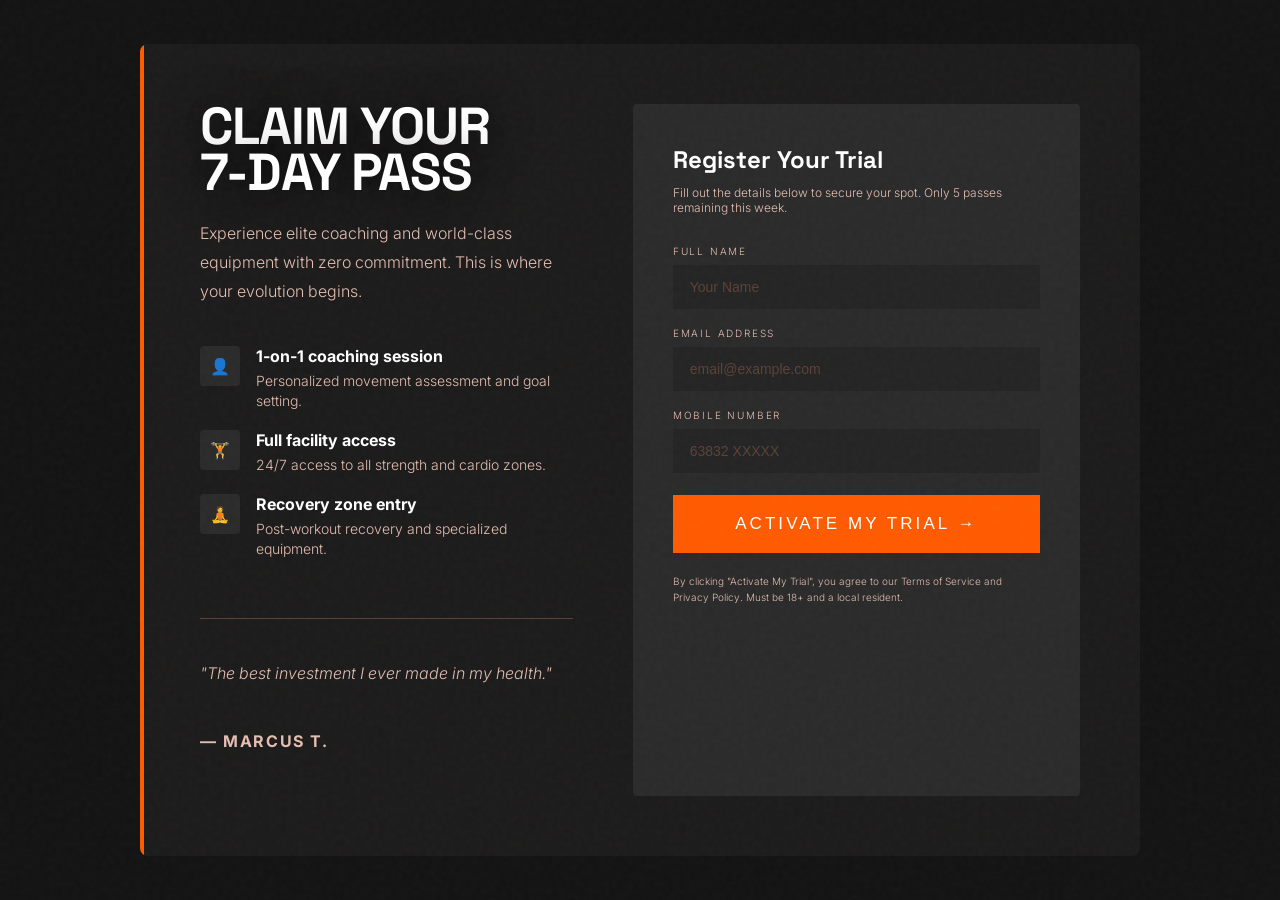
==== registration.html @ ed269acf "Initial commit: gym website landing page" ====
<!DOCTYPE html>
<html lang="en">
<head>
<meta charset="UTF-8">
<meta name="viewport" content="width=device-width, initial-scale=1.0">
<title>Claim Your 7-Day Pass | Alpha-X Gym</title>
<link rel="stylesheet" href="premium.css">
<style>
  body { display: flex; align-items: center; justify-content: center; min-height: 100vh; padding: 20px; }
  .reg-container { 
    max-width: 1000px; width: 100%; display: grid; grid-template-columns: 1fr 1.2fr; gap: 60px; 
    background: var(--surface-low); padding: 60px; border-radius: 8px; position: relative; overflow: hidden;
  }
  .reg-container::before {
    content: ''; position: absolute; top: 0; left: 0; width: 4px; height: 100%; background: var(--primary);
  }
  .reg-info h1 { font-size: 52px; margin-bottom: 24px; color: var(--white); }
  .reg-info p { font-size: 16px; line-height: 1.8; color: var(--text-muted); margin-bottom: 40px; }
  .benefits { list-style: none; display: flex; flex-direction: column; gap: 20px; }
  .benefit { display: flex; align-items: flex-start; gap: 16px; }
  .benefit-icon { width: 40px; height: 40px; background: var(--surface-high); display: flex; align-items: center; justify-content: center; color: var(--primary); border-radius: 4px; flex-shrink: 0; }
  .benefit-text strong { display: block; color: var(--white); margin-bottom: 4px; }
  .benefit-text span { font-size: 14px; color: var(--text-muted); }
  
  .testimonial { margin-top: 60px; padding-top: 40px; border-top: 1px solid var(--outline); }
  .t-quote { font-style: italic; color: var(--white); font-size: 18px; margin-bottom: 12px; }
  .t-author { font-weight: 700; color: var(--primary); text-transform: uppercase; font-size: 13px; letter-spacing: 0.1em; }

  .reg-form { background: var(--surface-high); padding: 40px; border-radius: 4px; }
  .reg-form h2 { font-family: 'Space Grotesk', sans-serif; font-size: 24px; margin-bottom: 10px; color: var(--white); }
  .reg-form .fhint { font-size: 12px; color: var(--text-muted); margin-bottom: 30px; }
  
  @media (max-width: 900px) {
    .reg-container { grid-template-columns: 1fr; padding: 40px 20px; }
    .reg-info h1 { font-size: 38px; }
  }
</style>
</head>
<body>

<div class="reg-container">
  <div class="reg-info">
    <h1>CLAIM YOUR<br>7-DAY PASS</h1>
    <p>Experience elite coaching and world-class equipment with zero commitment. This is where your evolution begins.</p>
    
    <div class="benefits">
      <div class="benefit">
        <div class="benefit-icon">👤</div>
        <div class="benefit-text">
          <strong>1-on-1 coaching session</strong>
          <span>Personalized movement assessment and goal setting.</span>
        </div>
      </div>
      <div class="benefit">
        <div class="benefit-icon">🏋️</div>
        <div class="benefit-text">
          <strong>Full facility access</strong>
          <span>24/7 access to all strength and cardio zones.</span>
        </div>
      </div>
      <div class="benefit">
        <div class="benefit-icon">🧘</div>
        <div class="benefit-text">
          <strong>Recovery zone entry</strong>
          <span>Post-workout recovery and specialized equipment.</span>
        </div>
      </div>
    </div>

    <div class="testimonial">
      <p class="t-quote">"The best investment I ever made in my health."</p>
      <p class="t-author">— MARCUS T.</p>
    </div>
  </div>

  <div class="reg-form">
    <h2>Register Your Trial</h2>
    <p class="fhint">Fill out the details below to secure your spot. Only 5 passes remaining this week.</p>
    <form action="#" onsubmit="alert('Pass Claimed! Redirecting to WhatsApp...'); return false;">
      <div class="fg">
        <label>Full Name</label>
        <input type="text" placeholder="Your Name" required>
      </div>
      <div class="fg">
        <label>Email Address</label>
        <input type="email" placeholder="email@example.com" required>
      </div>
      <div class="fg">
        <label>Mobile Number</label>
        <input type="tel" placeholder="63832 XXXXX" required>
      </div>
      <button type="submit" class="fbtn"><span>ACTIVATE MY TRIAL →</span></button>
    </form>
    <p style="font-size: 10px; color: var(--text-muted); margin-top: 20px; line-height: 1.6;">
      By clicking "Activate My Trial", you agree to our Terms of Service and Privacy Policy. Must be 18+ and a local resident.
    </p>
  </div>
</div>

</body>
</html>
---- premium.css ----
/* ============================================================
   ALPHA-X GYM — IRONPEAK PREMIUM UPGRADE LAYER
   Apply after base styles. Overrides only what needs upgrading.
   ============================================================ */

@import url('https://fonts.googleapis.com/css2?family=Space+Grotesk:wght@300;400;500;600;700&family=Inter:wght@300;400;500;600&display=swap');

/* ─── DESIGN TOKENS ─── */
:root {
  --background: #131313;
  --surface:    #131313;
  --surface-low: #1c1b1b;
  --surface-high: #2a2a2a;
  --surface-highest: #353535;
  --outline:    #5b4137;
  --primary:    #ff5b00;
  --primary-dim: #802a00;
  --on-primary: #ffffff;
  --text-main:  #e5e2e1;
  --text-muted: #e4beb1;
  --white:      #ffffff;
  --black:      #0e0e0e;
}

/* Backwards compatibility / legacy tokens mapping */
:root {
  --black: var(--black);
  --char:  var(--surface-low);
  --dark:  var(--surface-high);
  --iron:  #242424;
  --mid:   var(--outline);
  --muted: var(--text-muted);
  --smoke: var(--text-muted);
  --light: var(--text-main);
  --orange: var(--primary);
  --orange2: var(--primary-dim);
  --gold:    #c9a84c;
}

/* ─── BASE ─── */
*, *::before, *::after { box-sizing: border-box; margin: 0; padding: 0; }
html  { scroll-behavior: smooth; }
body  {
  background: var(--background);
  color: var(--text-main);
  font-family: 'Inter', sans-serif;
  font-weight: 300;
  overflow-x: hidden;
  cursor: none;
}

/* ─── NOISE TEXTURE ─── */
body::before {
  content: '';
  position: fixed; inset: 0;
  pointer-events: none; z-index: 9990;
  background-image: url("data:image/svg+xml,%3Csvg viewBox='0 0 200 200' xmlns='http://www.w3.org/2000/svg'%3E%3Cfilter id='n'%3E%3CfeTurbulence type='fractalNoise' baseFrequency='0.78' numOctaves='4' stitchTiles='stitch'/%3E%3C/filter%3E%3Crect width='100%25' height='100%25' filter='url(%23n)' opacity='0.028'/%3E%3C/svg%3E");
  opacity: 1;
}

/* ─── CURSOR ─── */
#cur  { position: fixed; width: 10px; height: 10px; background: var(--orange); border-radius: 50%; pointer-events: none; z-index: 9999; transform: translate(-50%,-50%); transition: width .15s, height .15s, background .2s; }
#cur2 { position: fixed; width: 34px; height: 34px; border: 1px solid rgba(255,77,0,.4); border-radius: 50%; pointer-events: none; z-index: 9998; transform: translate(-50%,-50%); transition: width .3s, height .3s; }
@media (max-width: 900px) { #cur, #cur2 { display: none; } body { cursor: auto; } }

/* ─── NAV ─── */
nav {
  position: fixed; top: 0; left: 0; right: 0; z-index: 200;
  display: flex; align-items: center; justify-content: space-between;
  padding: 20px 56px;
  background: linear-gradient(to bottom, rgba(10,10,10,.98) 0%, rgba(10,10,10,.6) 80%, transparent 100%);
  backdrop-filter: blur(12px);
  -webkit-backdrop-filter: blur(12px);
  border-bottom: 1px solid rgba(255,255,255,.04);
  transition: padding .3s;
}
nav.scrolled { padding: 14px 56px; background: rgba(10,10,10,.97); border-bottom-color: rgba(255,77,0,.15); }
.logo { text-decoration: none; display: flex; flex-direction: column; line-height: 1; }
.logo-top { font-family: 'Space Grotesk', sans-serif; font-weight: 700; font-size: 26px; letter-spacing: .05em; color: var(--white); }
.logo-top span { color: var(--primary); }
.logo-sub { font-family: 'Inter', sans-serif; font-size: 9px; letter-spacing: .3em; text-transform: uppercase; color: var(--text-muted); margin-top: 2px; }
.nav-links { display: flex; gap: 36px; list-style: none; align-items: center; }
.nav-links a {
  text-decoration: none; color: var(--smoke);
  font-size: 11px; letter-spacing: .16em; text-transform: uppercase;
  position: relative; padding-bottom: 2px;
  transition: color .2s; cursor: none;
}
.nav-links a::after {
  content: ''; position: absolute; bottom: 0; left: 0;
  width: 0; height: 1px; background: var(--orange);
  transition: width .25s ease;
}
.nav-links a:hover { color: var(--white); }
.nav-links a:hover::after { width: 100%; }
.nav-cta {
  background: var(--orange) !important; color: var(--white) !important;
  padding: 10px 26px; letter-spacing: .16em !important;
  font-weight: 600 !important; font-size: 11.5px !important;
  position: relative; overflow: hidden;
  box-shadow: 0 4px 16px rgba(255,77,0,.28);
  transition: color .25s !important;
}
.nav-cta::after {
  content: ''; position: absolute; inset: 0;
  background: var(--white); transform: translateX(-101%);
  transition: transform .28s ease; z-index: 0;
}
.nav-cta:hover::after { transform: translateX(0); }
.nav-cta:hover { color: var(--orange) !important; }
.nav-cta > * { position: relative; z-index: 1; }

/* ─── HERO ─── */
#hero {
  position: relative; min-height: 100vh;
  display: flex; flex-direction: column; justify-content: center; overflow: hidden;
}

/* Two-column inner layout — REDUCED GAP */
.hero-inner {
  position: relative; z-index: 2;
  display: flex; flex-direction: column;
  justify-content: center;
  padding: 100px 56px 120px;
  max-width: 1400px; width: 100%;
}


.hbg {
  position: absolute; inset: 0;
  background:
    radial-gradient(ellipse 80% 60% at 62% 50%, rgba(255,77,0,.10) 0%, transparent 65%),
    radial-gradient(ellipse 35% 35% at 12% 80%, rgba(201,168,76,.07) 0%, transparent 55%),
    radial-gradient(ellipse 25% 40% at 85% 20%, rgba(255,77,0,.04) 0%, transparent 60%),
    var(--black);
}
.hgrid {
  position: absolute; inset: 0;
  background-image:
    linear-gradient(rgba(255,255,255,.016) 1px, transparent 1px),
    linear-gradient(90deg, rgba(255,255,255,.016) 1px, transparent 1px);
  background-size: 60px 60px;
}
.hbar {
  position: absolute; right: -60px; top: 0; bottom: 0; width: 340px;
  background: linear-gradient(135deg, transparent 0%, rgba(255,77,0,.07) 55%, transparent 100%);
  transform: skewX(-8deg); pointer-events: none;
}
.hghost {
  position: absolute; right: 36px; bottom: -40px;
  font-family: 'Bebas Neue', sans-serif;
  font-size: clamp(160px, 22vw, 360px);
  color: rgba(255,255,255,.025); line-height: 1;
  pointer-events: none; user-select: none; letter-spacing: .06em;
}
.hcontent { position: relative; z-index: 2; padding: 0; max-width: 700px; }
.eyebrow { display: flex; align-items: center; gap: 14px; margin-bottom: 32px; animation: fadeUp .8s .2s both; }
.eyebrow-line { width: 42px; height: 1px; background: var(--orange); flex-shrink: 0; }
.eyebrow span { font-size: 12px; letter-spacing: .22em; text-transform: uppercase; color: var(--orange); font-weight: 500; }
.eyebrow-sep { color: rgba(255,77,0,.45); margin: 0 2px; }
h1 {
  font-family: 'Space Grotesk', sans-serif;
  font-weight: 700;
  font-size: clamp(54px, 8.5vw, 122px);
  line-height: .88; text-transform: uppercase; color: var(--white);
  animation: fadeUp .9s .35s both;
  text-shadow: 0 2px 40px rgba(0,0,0,.6);
  letter-spacing: -0.02em;
}
h1 .stroke { -webkit-text-stroke: 1.5px rgba(255,255,255,.22); color: transparent; }
h1 .acc { color: var(--primary); text-shadow: 0 0 60px rgba(255,123,0,.35); }
.hero-tagline {
  margin-top: 28px; font-size: 15px; line-height: 1.8;
  color: var(--smoke); max-width: 440px; font-style: italic;
  animation: fadeUp .9s .5s both;
  border-left: 2px solid var(--orange); padding-left: 18px;
}
.hero-tagline strong { font-style: normal; color: var(--light); font-weight: 400; }
.hactions { margin-top: 46px; display: flex; align-items: center; gap: 16px; animation: fadeUp .9s .65s both; flex-wrap: wrap; }

/* Click-to-call button */
.btn-call {
  display: inline-flex; align-items: center; gap: 8px;
  color: var(--white); text-decoration: none;
  font-size: 12px; letter-spacing: .1em; text-transform: uppercase;
  border: 1px solid rgba(255,255,255,.18);
  background: rgba(255,255,255,.05);
  padding: 16px 22px;
  transition: border-color .25s, background .25s, color .25s;
  cursor: none; backdrop-filter: blur(6px);
}
.btn-call:hover { border-color: var(--orange); background: rgba(255,77,0,.1); color: var(--orange); }
.btn-call-icon { font-size: 14px; }

/* Primary button — shimmer slide */
.btn {
  display: inline-flex; align-items: center; gap: 10px;
  background: var(--primary); color: var(--white);
  text-decoration: none; font-size: 12px; font-weight: 600;
  letter-spacing: .15em; text-transform: uppercase;
  padding: 18px 42px; position: relative; overflow: hidden;
  border: none; cursor: none; transition: color .25s, box-shadow .3s;
  border-radius: 2px;
  box-shadow: 0 0 0 0 rgba(255,123,0,0);
}
.btn::after {
  content: ''; position: absolute; inset: 0;
  background: var(--white); transform: translateX(-101%);
  transition: transform .28s ease;
}
.btn:hover::after { transform: translateX(0); }
.btn:hover { color: var(--orange); box-shadow: 0 8px 32px rgba(255,77,0,.35); }
.btn span { position: relative; z-index: 1; }

/* Ghost button */
.btn-o {
  display: inline-flex; align-items: center; gap: 8px;
  color: var(--light); text-decoration: none;
  font-size: 12px; letter-spacing: .13em; text-transform: uppercase;
  border: 1px solid var(--mid); padding: 16px 28px;
  transition: border-color .25s, color .25s, background .25s;
  cursor: none;
}
.btn-o:hover { border-color: var(--orange); color: var(--orange); background: rgba(255,77,0,.06); }

/* Hero bottom stats */
.hbottom {
  position: relative; z-index: 2;
  bottom: 0; left: 0; right: 0;
  display: flex; gap: 52px;
  padding: 28px 56px;
  border-top: 1px solid rgba(255,255,255,.06);
  animation: fadeUp .9s 1s both; flex-wrap: wrap;
  background: rgba(0,0,0,.25); backdrop-filter: blur(8px);
}
.hs { border-left: 1px solid var(--iron); padding-left: 20px; transition: border-left-color .2s; }
.hs:hover { border-left-color: var(--orange); }
.hs-n { font-family: 'Bebas Neue', sans-serif; font-size: 40px; color: var(--white); letter-spacing: .04em; line-height: 1; }
.hs-n em { color: var(--orange); font-style: normal; font-size: 26px; }
.hs-l { font-size: 10px; color: var(--muted); letter-spacing: .18em; text-transform: uppercase; margin-top: 4px; }

/* ─── TICKER ─── */
.ticker { background: var(--orange); padding: 13px 0; overflow: hidden; white-space: nowrap; }
.ticker-track { display: inline-flex; animation: tick 24s linear infinite; }
.ti  { font-family: 'Bebas Neue', sans-serif; font-size: 17px; letter-spacing: .1em; padding: 0 38px; color: var(--white); }
.td  { color: rgba(255,255,255,.32); }

/* ─── SHARED SECTION ─── */
section { padding: 8rem 56px; }
.sl { display: flex; align-items: center; gap: 12px; margin-bottom: 20px; }
.sl-line { width: 28px; height: 1px; background: var(--orange); }
.sl span { font-size: 10px; letter-spacing: .28em; text-transform: uppercase; color: var(--orange); font-weight: 500; }
.st {
  font-family: 'Space Grotesk', sans-serif;
  font-weight: 700;
  font-size: clamp(38px, 5.8vw, 76px);
  line-height: .92; text-transform: uppercase; color: var(--white);
  letter-spacing: -0.01em;
}
.st .s { -webkit-text-stroke: 1.5px rgba(255,255,255,.26); color: transparent; }

/* ─── PRICING ─── */
#pricing { background: var(--char); }
.ph { display: flex; justify-content: space-between; align-items: flex-end; margin-bottom: 64px; }
.pnote { max-width: 300px; font-size: 14px; color: var(--smoke); line-height: 1.75; }
.pnote a { color: var(--orange); text-decoration: none; }
.pgrid { display: grid; grid-template-columns: repeat(3, 1fr); gap: 32px; }
.plan {
  background: var(--surface-low); padding: 56px 42px;
  position: relative; overflow: hidden;
  transition: background .3s, transform .25s;
  cursor: none;
  border-radius: 4px;
}
.plan::before {
  content: ''; position: absolute; top: 0; left: 0; right: 0; height: 2px;
  background: var(--orange); transform: scaleX(0); transform-origin: left;
  transition: transform .4s ease;
}
.plan:hover::before { transform: scaleX(1); }
.plan:hover { background: var(--iron); transform: translateY(-3px); }

/* Highlighted plan */
.plan.hl { background: var(--primary); transform: none !important; }
.plan.hl .pname, .plan.hl .pprice { color: var(--white); }
.plan.hl .pdesc, .plan.hl .pperiod { color: rgba(255,255,255,.8); }
.plan.hl .pfeat li { color: var(--white); }
.plan.hl .pfeat li::before { color: var(--white); }
.plan.hl .pbadge { background: rgba(255,255,255,.2); color: var(--white); }
.plan.hl::before { display: none; }
.plan.hl .pdiv { background: rgba(255,255,255,.2); }

.pbadge {
  display: inline-block; font-size: 9px; letter-spacing: .2em;
  text-transform: uppercase; background: rgba(255,77,0,.12);
  color: var(--orange); padding: 4px 12px; margin-bottom: 24px; font-weight: 500;
}
.pnum {
  font-family: 'Bebas Neue', sans-serif; font-size: 58px;
  color: rgba(255,255,255,.04); line-height: 1; margin-bottom: -10px;
}
.pname {
  font-family: 'Black Han Sans', sans-serif; font-size: 20px;
  text-transform: uppercase; color: var(--white);
  letter-spacing: .05em; margin-bottom: 10px;
}
.pdesc  { font-size: 13px; color: var(--muted); line-height: 1.75; margin-bottom: 28px; min-height: 52px; }
.pprice { font-family: 'Bebas Neue', sans-serif; font-size: 54px; color: var(--orange); letter-spacing: .04em; line-height: 1; }
.plan.hl .pprice { color: var(--white); }
.pperiod { font-size: 12px; color: var(--muted); letter-spacing: .08em; margin-top: 2px; margin-bottom: 28px; }
.pdiv   { height: 1px; background: rgba(255,255,255,.06); margin-bottom: 24px; }
.pfeat  { list-style: none; display: flex; flex-direction: column; gap: 10px; margin-bottom: 36px; }
.pfeat li { font-size: 13px; color: var(--smoke); display: flex; align-items: center; gap: 10px; }
.pfeat li::before { content: '✓'; color: var(--orange); font-weight: 700; font-size: 12px; }
.pcta {
  display: block; text-align: center; text-decoration: none;
  border: 1px solid var(--mid); color: var(--light);
  font-size: 11px; letter-spacing: .15em; text-transform: uppercase;
  padding: 14px; transition: all .25s; cursor: none;
}
.pcta:hover { border-color: var(--orange); background: var(--orange); color: var(--white); }
.plan.hl .pcta { background: var(--white); color: var(--orange); border-color: var(--white); }
.plan.hl .pcta:hover { background: var(--char); color: var(--white); border-color: var(--char); }
.pfoot { margin-top: 40px; padding: 28px 32px; background: var(--dark); border-left: 2px solid var(--orange); font-size: 13px; color: var(--smoke); line-height: 1.8; }
.pfoot strong { color: var(--light); font-weight: 500; }

/* ─── SERVICES ─── */
#services { background: var(--black); }
.si { display: flex; justify-content: space-between; align-items: flex-end; margin-bottom: 64px; }
.sblurb { max-width: 340px; font-size: 15px; color: var(--smoke); line-height: 1.8; }
.sgrid { display: grid; grid-template-columns: repeat(3, 1fr); gap: 32px; }
.srv {
  background: var(--surface-low); padding: 56px 42px;
  position: relative; overflow: hidden;
  transition: background .3s, transform .25s;
  cursor: none;
  border-radius: 4px;
}
.srv::after {
  content: ''; position: absolute; bottom: 0; left: 0;
  width: 100%; height: 2px;
  background: var(--orange); transform: scaleX(0); transform-origin: left;
  transition: transform .4s ease;
}
.srv:hover::after { transform: scaleX(1); }
.srv:hover { background: var(--iron); transform: translateY(-3px); }
.srv-n { font-family: 'Bebas Neue', sans-serif; font-size: 54px; color: rgba(255,255,255,.04); line-height: 1; margin-bottom: -8px; }
.srv-icon { font-size: 28px; margin-bottom: 20px; display: block; }
.srv-name { font-family: 'Black Han Sans', sans-serif; font-size: 19px; text-transform: uppercase; color: var(--white); letter-spacing: .04em; margin-bottom: 12px; }
.srv-desc { font-size: 13px; color: var(--muted); line-height: 1.8; }
.srv-tag { display: inline-block; margin-top: 20px; font-size: 10px; letter-spacing: .18em; text-transform: uppercase; color: var(--orange); border: 1px solid rgba(255,77,0,.3); padding: 4px 12px; }

/* ─── TESTIMONIALS ─── */
#testimonials { background: var(--char); }
.tgrid { display: grid; grid-template-columns: 1.4fr 1fr 1fr; gap: 32px; margin-top: 64px; }
.tcard {
  background: var(--dark); padding: 46px 36px;
  transition: transform .25s, background .25s;
}
.tcard:hover { background: var(--iron); transform: translateY(-3px); }
.tcard.feat { background: var(--orange); }
.tcard.feat:hover { background: #e84400; }
.tcard.feat .tq, .tcard.feat .ta { color: rgba(255,255,255,.95); }
.tcard.feat .tqm { color: rgba(255,255,255,.16); }
.tcard.feat .tstar { color: rgba(255,255,255,.8); }
.tcard.feat .tr  { color: rgba(255,255,255,.62); }
.tqm  { font-family: 'Bebas Neue', sans-serif; font-size: 74px; color: rgba(255,255,255,.05); line-height: .7; margin-bottom: 8px; }
.tstar{ color: var(--gold); font-size: 13px; margin-bottom: 18px; display: block; letter-spacing: .06em; }
.tq   { font-size: 14px; line-height: 1.85; color: var(--smoke); font-style: italic; margin-bottom: 28px; }
.ta   { font-family: 'Black Han Sans', sans-serif; font-size: 15px; text-transform: uppercase; color: var(--white); letter-spacing: .04em; }
.tr   { font-size: 11px; color: var(--muted); letter-spacing: .1em; text-transform: uppercase; margin-top: 4px; }

/* ─── ABOUT ─── */
#about { background: var(--black); display: grid; grid-template-columns: 1fr 1fr; gap: 80px; align-items: center; }
.aq   { font-family: 'Black Han Sans', sans-serif; font-size: clamp(28px, 4vw, 54px); text-transform: uppercase; color: var(--white); line-height: 1.05; }
.aq .acc { color: var(--orange); }
.aq .sub { font-family: 'DM Sans', sans-serif; font-size: 13px; letter-spacing: .2em; text-transform: uppercase; color: var(--muted); font-weight: 300; display: block; margin-top: 16px; }
.aq .s   { -webkit-text-stroke: 1.5px rgba(255,255,255,.25); color: transparent; }
.ar   { display: flex; flex-direction: column; gap: 24px; }
.ab   { border-left: 2px solid var(--iron); padding-left: 24px; transition: border-color .25s; }
.ab:hover { border-left-color: var(--orange); }
.ab-title { font-family: 'Black Han Sans', sans-serif; font-size: 14px; text-transform: uppercase; color: var(--white); letter-spacing: .05em; margin-bottom: 6px; }
.ab p { font-size: 13px; color: var(--muted); line-height: 1.8; }
.founder { margin-top: 8px; display: flex; align-items: center; gap: 16px; }
.fav  { width: 52px; height: 52px; background: var(--orange); font-family: 'Bebas Neue', sans-serif; font-size: 22px; display: flex; align-items: center; justify-content: center; color: var(--white); flex-shrink: 0; }
.finfo{ font-size: 12px; color: var(--smoke); }
.finfo strong { display: block; color: var(--white); font-family: 'Black Han Sans', sans-serif; letter-spacing: .05em; font-size: 14px; font-weight: 400; }
.finfo a { color: var(--orange); text-decoration: none; }

/* ─── CONTACT ─── */
#contact { background: var(--char); position: relative; overflow: hidden; }
#contact::before { content: 'JOIN'; position: absolute; right: -30px; top: 50%; transform: translateY(-50%); font-family: 'Bebas Neue', sans-serif; font-size: clamp(140px, 20vw, 280px); color: rgba(255,255,255,.018); pointer-events: none; }
.cwrap { display: grid; grid-template-columns: 1fr 1.2fr; gap: 80px; align-items: start; position: relative; z-index: 2; }
.cdesc { font-size: 15px; color: var(--smoke); line-height: 1.8; max-width: 360px; margin: 28px 0 40px; }
.citems { display: flex; flex-direction: column; gap: 18px; }
.ci { display: flex; align-items: center; gap: 14px; }
.ci-icon { width: 38px; height: 38px; border: 1px solid var(--iron); display: flex; align-items: center; justify-content: center; font-size: 15px; color: var(--orange); flex-shrink: 0; transition: border-color .2s, background .2s; }
.ci:hover .ci-icon { border-color: var(--orange); background: rgba(255,77,0,.08); }
.ci-text { font-size: 14px; color: var(--smoke); }
.ci-text a { color: var(--orange); text-decoration: none; }
.fwrap { background: var(--dark); padding: 48px 44px; }
.ftitle { font-family: 'Black Han Sans', sans-serif; font-size: 24px; text-transform: uppercase; color: var(--white); letter-spacing: .05em; margin-bottom: 6px; }
.fhint { font-size: 12px; color: var(--muted); margin-bottom: 36px; }
.frow  { display: grid; grid-template-columns: 1fr 1fr; gap: 18px; }
.fg    { margin-bottom: 18px; }
.fg label { display: block; font-size: 10px; letter-spacing: .18em; text-transform: uppercase; color: var(--muted); margin-bottom: 8px; }
.fg input, .fg select, .fg textarea {
  width: 100%; background: var(--iron);
  border: 1px solid transparent; color: var(--light);
  font-family: 'DM Sans', sans-serif; font-size: 14px; font-weight: 300;
  padding: 13px 16px; outline: none; cursor: none;
  transition: border-color .2s, background .2s;
  -webkit-appearance: none;
}
.fg input:focus, .fg select:focus, .fg textarea:focus { border-color: var(--orange); background: rgba(255,77,0,.04); }
.fg input::placeholder, .fg textarea::placeholder { color: var(--mid); }
.fg select option { background: var(--dark); }
.fg textarea { resize: none; }
.fbtn {
  width: 100%; background: var(--orange); color: var(--white);
  border: none; font-family: 'Black Han Sans', sans-serif;
  font-size: 17px; letter-spacing: .18em; text-transform: uppercase;
  padding: 19px; cursor: none;
  position: relative; overflow: hidden; transition: color .25s; margin-top: 4px;
  box-shadow: 0 0 0 0 rgba(255,77,0,0); transition: color .25s, box-shadow .3s;
}
.fbtn::after { content: ''; position: absolute; inset: 0; background: var(--white); transform: translateX(-101%); transition: transform .28s ease; }
.fbtn:hover::after { transform: translateX(0); }
.fbtn:hover { color: var(--orange); box-shadow: 0 8px 32px rgba(255,77,0,.35); }
.fbtn span { position: relative; z-index: 1; }
.fok { display: none; margin-top: 18px; padding: 20px; background: rgba(255,77,0,.1); border: 1px solid var(--orange); color: var(--orange); font-size: 14px; letter-spacing: .04em; text-align: center; }

/* ─── FOOTER ─── */
footer { background: var(--black); border-top: 1px solid var(--iron); padding: 40px 56px; display: flex; align-items: center; justify-content: space-between; }
.fl { text-decoration: none; font-family: 'Bebas Neue', sans-serif; font-size: 22px; letter-spacing: .2em; color: var(--white); }
.fl span { color: var(--orange); }
.fc { font-size: 11px; color: var(--muted); letter-spacing: .08em; }
.flinks { display: flex; gap: 28px; }
.flinks a { font-size: 11px; color: var(--muted); text-decoration: none; letter-spacing: .12em; text-transform: uppercase; transition: color .2s; cursor: none; }
.flinks a:hover { color: var(--orange); }

/* ─── FLOATING STICKY CTA BAR ─── */
.sticky-bar {
  position: fixed; bottom: 0; left: 0; right: 0; z-index: 190;
  background: rgba(10,10,10,.95); backdrop-filter: blur(12px);
  border-top: 1px solid rgba(255,77,0,.25);
  display: flex; align-items: center; justify-content: space-between;
  padding: 14px 56px;
  transform: translateY(100%); transition: transform .4s ease;
}
.sticky-bar.show { transform: translateY(0); }
.sticky-bar-text { font-size: 13px; color: var(--smoke); letter-spacing: .04em; }
.sticky-bar-text strong { color: var(--white); font-weight: 500; }
.sticky-bar .btn { padding: 12px 28px; font-size: 11px; }
@media (max-width: 900px) { .sticky-bar { padding: 12px 20px; } .sticky-bar-text { display: none; } }

/* ─── FLOATING WHATSAPP ─── */
.wa-float {
  position: fixed; bottom: 80px; right: 24px; z-index: 300;
  width: 52px; height: 52px; background: #25D366;
  border-radius: 50%; display: flex; align-items: center; justify-content: center;
  box-shadow: 0 4px 20px rgba(37,211,102,.35);
  animation: waPulse 2.5s ease infinite;
  text-decoration: none; cursor: none;
}
.wa-float svg { width: 26px; height: 26px; fill: #fff; }
@keyframes waPulse {
  0%, 100% { box-shadow: 0 4px 20px rgba(37,211,102,.35); }
  50% { box-shadow: 0 4px 32px rgba(37,211,102,.6), 0 0 0 10px rgba(37,211,102,.08); }
}

/* ─── SCROLL REVEAL ─── */
.rev { opacity: 0; transform: translateY(36px); transition: opacity .7s ease, transform .7s ease; }
.rev.on { opacity: 1; transform: translateY(0); }
.d1 { transition-delay: .08s; }
.d2 { transition-delay: .18s; }
.d3 { transition-delay: .28s; }
.d4 { transition-delay: .38s; }

/* ─── KEYFRAMES ─── */
@keyframes fadeUp { from { opacity: 0; transform: translateY(28px); } to { opacity: 1; transform: translateY(0); } }
@keyframes tick   { from { transform: translateX(0); } to { transform: translateX(-50%); } }

/* ─── RESPONSIVE ─── */
@media (max-width: 1024px) {
  .hero-inner { grid-template-columns: 1fr; }
  .hero-right { display: none; }
  .hero-right-ghost { display: none; }
}
@media (max-width: 900px) {
  nav { padding: 18px 20px; }
  nav.scrolled { padding: 13px 20px; }
  .nav-links { display: none; }
  section { padding: 72px 20px; }
  #about { grid-template-columns: 1fr; gap: 50px; padding: 72px 20px; }
  .cwrap { grid-template-columns: 1fr; gap: 48px; }
  .hero-inner { padding: 120px 20px 80px; }
  .hcontent { padding: 0; }
  .hbottom { padding: 20px; gap: 24px; }
  h1 { font-size: clamp(52px, 14vw, 88px); }
  .pgrid, .sgrid, .tgrid { grid-template-columns: 1fr; }
  .ph, .si { flex-direction: column; align-items: flex-start; gap: 20px; }
  footer { flex-direction: column; gap: 18px; text-align: center; padding: 32px 20px; }
  .frow { grid-template-columns: 1fr; }
  .sticky-bar { padding: 12px 20px; }
  .btn-call { padding: 14px 18px; font-size: 11px; }
}
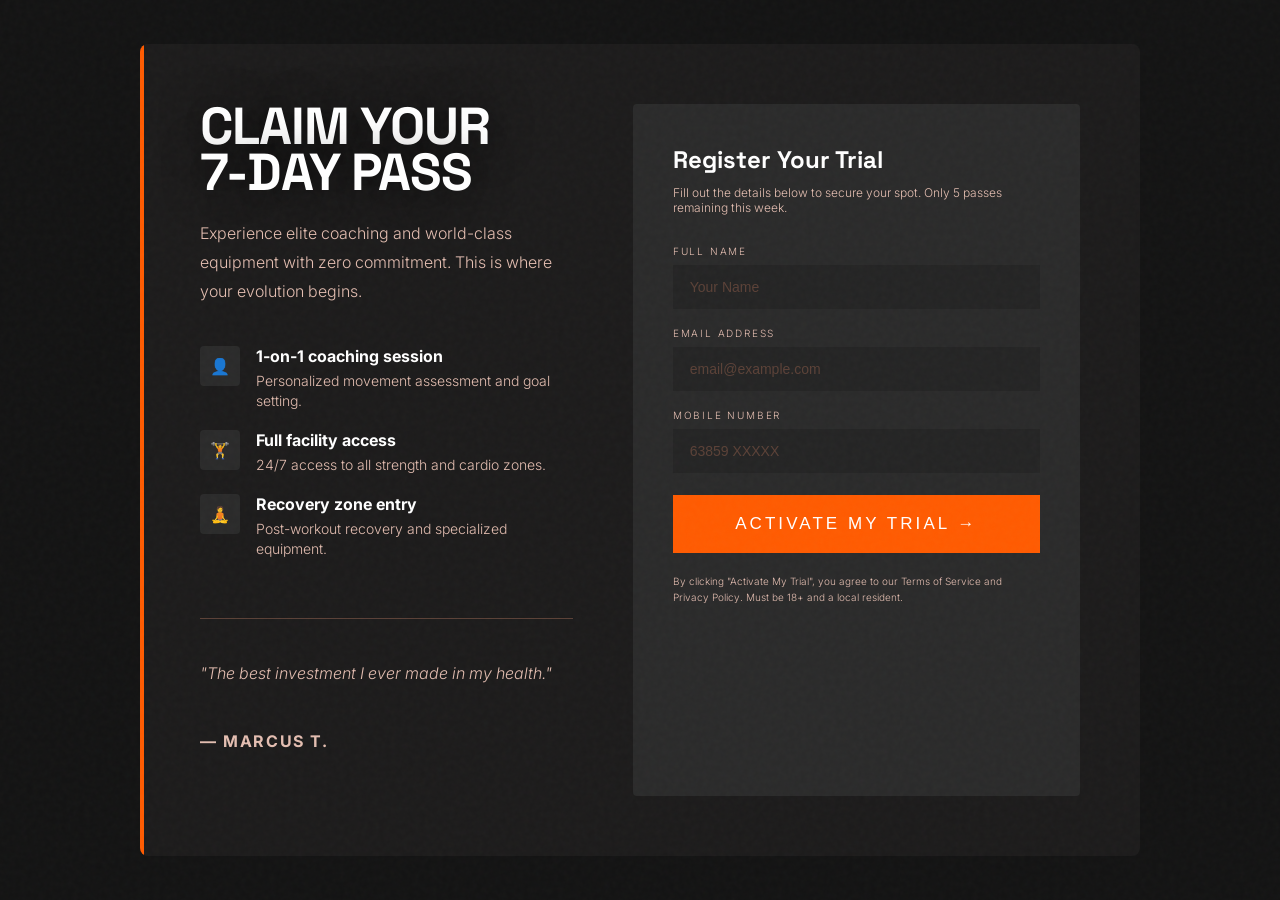
==== commit e8933209: "Added CTA section" ====
--- a/registration.html
+++ b/registration.html
@@ -87,7 +87,7 @@
       </div>
       <div class="fg">
         <label>Mobile Number</label>
-        <input type="tel" placeholder="63832 XXXXX" required>
+        <input type="tel" placeholder="63859 XXXXX" required>
       </div>
       <button type="submit" class="fbtn"><span>ACTIVATE MY TRIAL →</span></button>
     </form>
